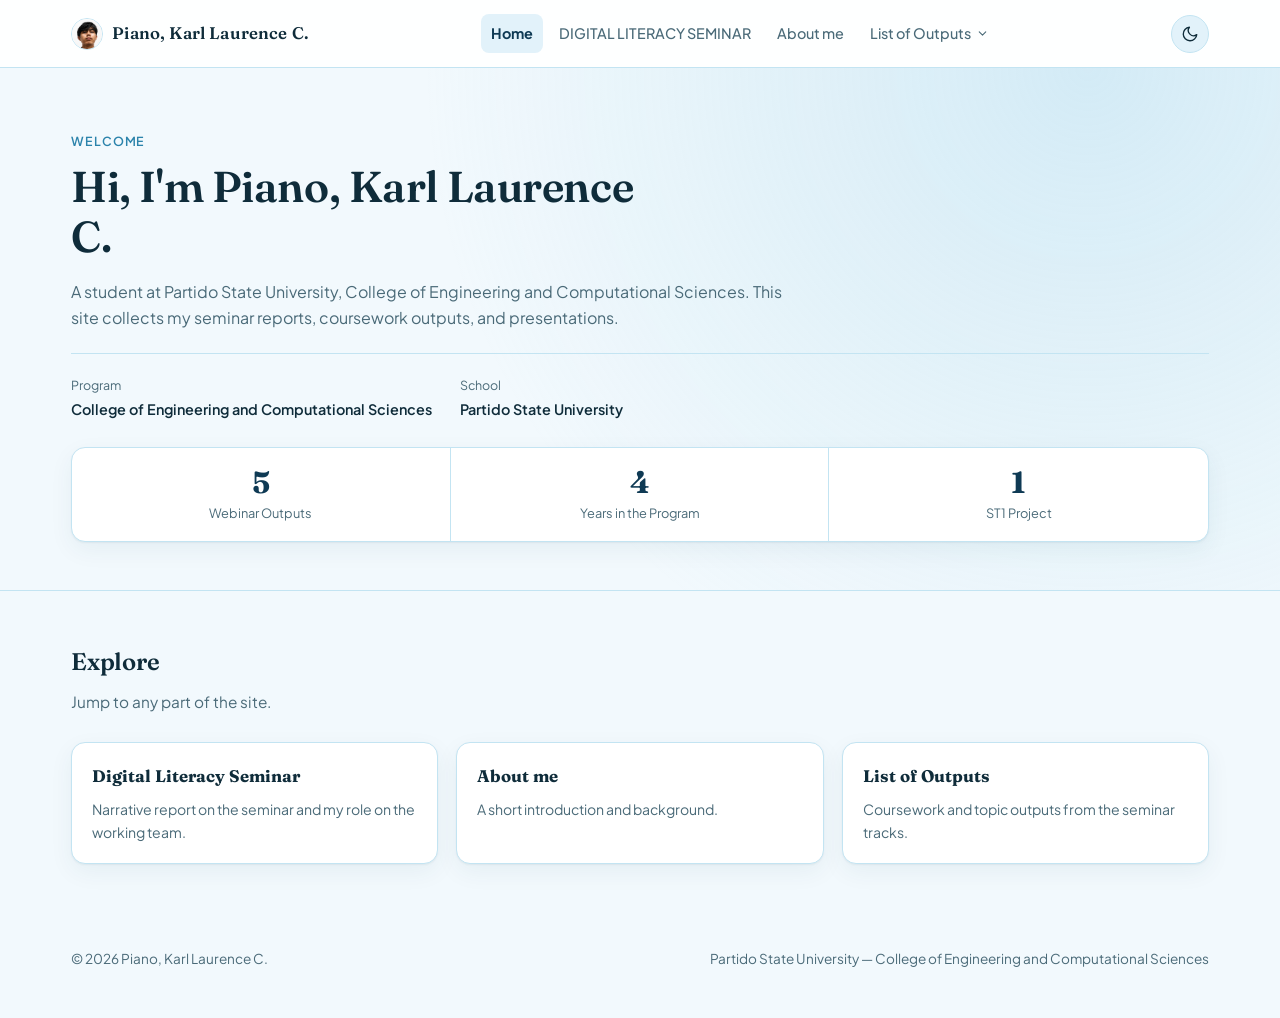
==== index.html @ d0fd0cfb "Add files via upload" ====
<!DOCTYPE html>
<html lang="en">
<head>
<meta charset="UTF-8">
<meta name="viewport" content="width=device-width, initial-scale=1.0">
<title>Piano, Karl Laurence C. — Home</title>
<link rel="preconnect" href="https://fonts.googleapis.com">
<link rel="preconnect" href="https://fonts.gstatic.com" crossorigin>
<link href="https://fonts.googleapis.com/css2?family=Fraunces:opsz,wght@9..144,400;9..144,500;9..144,600;9..144,700&family=Plus+Jakarta+Sans:wght@400;500;600;700&display=swap" rel="stylesheet">
<link rel="stylesheet" href="style.css">
</head>
<body data-theme="light">

<!-- ============================================================
     HOW TO EDIT THIS SITE
     - Search "EDIT ME" comments for the spots to swap in your
       own text and images.
     - style.css   -> ALL styles: page layout, colors, cards,
                     typography, plus the top nav bar and dropdown
     - main.js     -> ALL scripts: dark/light mode switch and the
                     "List of Outputs" hover/tap menu
     - This is a multi-page site: index.html, about-me.html,
       digital-literacy-seminar.html, list-of-outputs.html,
       BSIT_4B.html, and the five
       output-*.html pages. Every page shares the same header
       and footer markup so the nav stays identical everywhere.
     ============================================================ -->

<div class="topbar">
  <div class="topbar-inner">
    <!-- EDIT ME: your name -->
    <a href="about-me.html" class="brand"><img src="logo.png" alt="" class="brand-logo">Piano, Karl Laurence C.</a>
    <button class="menu-toggle" id="menuToggle" aria-label="Toggle navigation menu" aria-expanded="false" aria-controls="siteNav">
      <svg class="icon-hamburger" viewBox="0 0 24 24" fill="none" stroke="currentColor" stroke-width="1.8" stroke-linecap="round" stroke-linejoin="round"><path d="M4 6h16M4 12h16M4 18h16"/></svg>
      <svg class="icon-close" viewBox="0 0 24 24" fill="none" stroke="currentColor" stroke-width="1.8" stroke-linecap="round" stroke-linejoin="round"><path d="M6 6l12 12M18 6L6 18"/></svg>
    </button>
    <nav class="topnav" id="siteNav">
        <a href="index.html" class="nav-item current" aria-current="page">Home</a>
        <a href="digital-literacy-seminar.html" class="nav-item">DIGITAL LITERACY SEMINAR</a>
        <a href="about-me.html" class="nav-item">About me</a>
        <div class="nav-item">
          <a href="list-of-outputs.html" class="nav-dropdown-trigger">
            List of Outputs
            <svg class="chevron" viewBox="0 0 24 24" fill="none" stroke="currentColor" stroke-width="2" stroke-linecap="round" stroke-linejoin="round"><path d="m6 9 6 6 6-6"/></svg>
          </a>
          <div class="dropdown-menu">
            <div class="dropdown-card">
          <a href="output-emerging-trends.html">Emerging Trends and Innovations in IT</a>
          <a href="output-cyber-security.html">Cyber Security and Ethical Issues</a>
          <a href="output-data-analytics.html">Data Analytics and Artificial Intelligence</a>
          <a href="output-cloud-computing.html">Cloud Computing, DevOps, and Modernization</a>
          <a href="output-tech-entrepreneurship.html">Tech Entrepreneurship and Startups in the IT Industry</a>
            </div>
          </div>
        </div>
    </nav>
    <button class="theme-toggle" id="themeToggle" aria-label="Toggle dark mode" title="Toggle dark mode">
      <svg class="icon-moon" viewBox="0 0 24 24" fill="none" stroke="currentColor" stroke-width="1.8" stroke-linecap="round" stroke-linejoin="round"><path d="M21 12.8A9 9 0 1 1 11.2 3a7 7 0 0 0 9.8 9.8Z"/></svg>
      <svg class="icon-sun" viewBox="0 0 24 24" fill="none" stroke="currentColor" stroke-width="1.8" stroke-linecap="round" stroke-linejoin="round"><circle cx="12" cy="12" r="4"/><path d="M12 2v2M12 20v2M4.9 4.9l1.4 1.4M17.7 17.7l1.4 1.4M2 12h2M20 12h2M4.9 19.1l1.4-1.4M17.7 6.3l1.4-1.4"/></svg>
    </button>
  </div>
</div>

<header class="hero">
  <div class="wrap">
    <p class="eyebrow">Welcome</p>
    <!-- EDIT ME: intro headline -->
    <h1>Hi, I'm Piano, Karl Laurence C.</h1>
    <p class="hero-sub"><!-- EDIT ME --> A student at Partido State University, College of Engineering and Computational Sciences. This site collects my seminar reports, coursework outputs, and presentations.</p>
    <div class="hero-meta">
      <div>
        <span class="label">Program</span>
        <!-- EDIT ME -->
        <span class="value">College of Engineering and Computational Sciences</span>
      </div>
      <div>
        <span class="label">School</span>
        <!-- EDIT ME -->
        <span class="value">Partido State University</span>
      </div>
    </div>
    <div class="stats-strip">
      <div class="stat">
        <span class="stat-num">5</span>
        <span class="stat-label">Webinar Outputs</span>
      </div>
      <div class="stat">
        <span class="stat-num">4</span>
        <span class="stat-label">Years in the Program</span>
      </div>
      <div class="stat">
        <span class="stat-num">1</span>
        <span class="stat-label">ST1 Project</span>
      </div>
    </div>
  </div>
</header>

<section id="quick-links">
  <div class="wrap">
    <div class="section-head">
      <h2>Explore</h2>
      <p>Jump to any part of the site.</p>
    </div>
    <div class="link-grid">
      <a class="link-card" href="digital-literacy-seminar.html">
        <h3>Digital Literacy Seminar</h3>
        <p>Narrative report on the seminar and my role on the working team.</p>
      </a>
      <a class="link-card" href="about-me.html">
        <h3>About me</h3>
        <p>A short introduction and background.</p>
      </a>
      <a class="link-card" href="list-of-outputs.html">
        <h3>List of Outputs</h3>
        <p>Coursework and topic outputs from the seminar tracks.</p>
      </a>
    </div>
  </div>
</section>


<footer>
  <div class="wrap">
    <!-- EDIT ME -->
    <span>&copy; 2026 Piano, Karl Laurence C.</span>
    <span>Partido State University &mdash; College of Engineering and Computational Sciences</span>
  </div>
</footer>

<script src="main.js"></script>
</body>
</html>
---- style.css ----
/* ============================================================
   SITE STYLESHEET (combined)
   This file merges what used to be two files:
     1) Base styles — colors, layout, typography, cards, sections
     2) Nav bar + dropdown — the top navigation and its menu
   Search "SECTION:" comments to jump between the two parts.
   ============================================================ */

/* ============================================================
   SECTION: BASE STYLES (formerly style.css)
   ============================================================ */

/* ============================================================
   COLORS
   Adjust the light-blue palette here if you want a different
   shade. --accent / --accent-strong control most of the color
   you'll notice (links, tags, timeline dots, cards, toggle).
   ============================================================ */

:root{
  --blue-950:#0a2a3d;
  --blue-900:#0f3a54;
  --blue-700:#1c6690;
  --blue-600:#2b83ab;
  --blue-500:#4fa3c7;
  --blue-300:#9bd1e8;
  --blue-200:#c3e4f2;
  --blue-100:#e2f2fa;
  --blue-50:#f2f9fd;

  --bg: var(--blue-50);
  --surface: #ffffff;
  --surface-alt: var(--blue-100);
  --text: #0f2c3a;
  --text-muted: #4a6a78;
  --border: var(--blue-200);
  --accent: var(--blue-600);
  --accent-strong: var(--blue-900);
  --shadow: 0 1px 2px rgba(15,60,84,0.06), 0 8px 24px rgba(15,60,84,0.06);
  --shadow-lg: 0 4px 10px rgba(15,60,84,0.08), 0 16px 40px rgba(15,60,84,0.14);
  --placeholder-bg: var(--blue-100);
  --placeholder-border: var(--blue-500);

  --serif: "Fraunces", Georgia, serif;
  --sans: "Plus Jakarta Sans", -apple-system, BlinkMacSystemFont, "Segoe UI", sans-serif;
}

[data-theme="dark"]{
  --bg: #081722;
  --surface: #0e2534;
  --surface-alt: #10293a;
  --text: #e7f3fa;
  --text-muted: #93b3c4;
  --border: #1c3c4f;
  --accent: var(--blue-300);
  --accent-strong: var(--blue-200);
  --shadow: 0 1px 2px rgba(0,0,0,0.3), 0 8px 24px rgba(0,0,0,0.35);
  --shadow-lg: 0 4px 12px rgba(0,0,0,0.35), 0 20px 48px rgba(0,0,0,0.45);
  --placeholder-bg: #10293a;
  --placeholder-border: var(--blue-500);
}

*{box-sizing:border-box;}
html{scroll-behavior:smooth;}
body{
  margin:0;
  background:var(--bg);
  color:var(--text);
  font-family:var(--sans);
  line-height:1.6;
  transition:background .25s ease, color .25s ease;
}

a{color:var(--accent-strong);}

.wrap{
  max-width:1240px;
  margin:0 auto;
  padding:0 clamp(20px, 4vw, 56px);
}

.brand{
  display:flex;
  align-items:center;
  gap:9px;
  font-family:var(--serif);
  font-weight:600;
  font-size:1.05rem;
  color:var(--text);
  text-decoration:none;
  letter-spacing:.01em;
}
.brand-logo{
  width:32px;
  height:32px;
  border-radius:50%;
  object-fit:cover;
  object-position:top;
  flex-shrink:0;
  border:1px solid var(--border);
}

.theme-toggle{
  border:1px solid var(--border);
  background:var(--surface-alt);
  color:var(--text);
  width:38px; height:38px;
  border-radius:999px;
  display:flex; align-items:center; justify-content:center;
  cursor:pointer;
  flex-shrink:0;
}
.theme-toggle:hover{border-color:var(--accent);}
.theme-toggle svg{width:18px; height:18px;}
.theme-toggle .icon-sun{display:none;}
[data-theme="dark"] .theme-toggle .icon-moon{display:none;}
[data-theme="dark"] .theme-toggle .icon-sun{display:block;}

/* ---------- Hero ---------- */
.hero{
  padding:64px 0 48px;
  border-bottom:1px solid var(--border);
  background:
    radial-gradient(circle at 85% 0%, color-mix(in srgb, var(--blue-300) 35%, transparent), transparent 55%),
    var(--bg);
}
.hero-compact{padding:48px 0 40px;}
.eyebrow{
  color:var(--accent);
  font-weight:600;
  font-size:.78rem;
  letter-spacing:.07em;
  text-transform:uppercase;
  margin:0 0 10px;
}
.hero h1{
  font-family:var(--serif);
  font-weight:600;
  letter-spacing:-.01em;
  font-size:clamp(1.9rem, 4vw, 2.7rem);
  line-height:1.15;
  margin:0 0 18px;
  color:var(--text);
  max-width:20ch;
}
.hero-sub{
  color:var(--text-muted);
  max-width:60ch;
  margin:0 0 8px;
}
.hero-meta{
  display:flex; flex-wrap:wrap; gap:10px 28px;
  margin-top:22px;
  padding-top:22px;
  border-top:1px solid var(--border);
}
.hero-meta div{font-size:.9rem;}
.hero-meta .label{
  display:block; color:var(--text-muted); font-size:.78rem; margin-bottom:2px;
}
.hero-meta .value{font-weight:600;}

.stats-strip{
  display:flex;
  flex-wrap:wrap;
  margin-top:26px;
  border:1px solid var(--border);
  border-radius:14px;
  overflow:hidden;
  background:var(--surface);
  box-shadow:var(--shadow);
}
.stat{
  flex:1 1 140px;
  text-align:center;
  padding:18px 16px;
  border-right:1px solid var(--border);
}
.stat:last-child{border-right:none;}
.stat-num{
  display:block;
  font-family:var(--serif);
  font-size:1.9rem;
  font-weight:700;
  color:var(--accent-strong);
  line-height:1.1;
}
.stat-label{
  display:block;
  font-size:.8rem;
  color:var(--text-muted);
  margin-top:4px;
}

.back-link{
  color:var(--accent-strong);
  text-decoration:none;
  font-weight:600;
  font-size:.85rem;
}
.back-link:hover{text-decoration:underline;}

/* ---------- Section shell ---------- */
section{padding:52px 0;}
section + section{border-top:1px solid var(--border);}
.section-head{margin-bottom:28px;}
.section-head h2{
  font-family:var(--serif);
  font-weight:600;
  letter-spacing:-.01em;
  font-size:1.5rem;
  margin:0 0 8px;
}
.section-head p{
  color:var(--text-muted);
  margin:0;
  max-width:60ch;
  font-size:.96rem;
}

/* ---------- Prose ---------- */
.prose p{margin:0 0 16px; max-width:68ch;}
.prose{font-size:1rem;}

/* Output detail pages: center the write-up as a card instead of
   leaving it flush-left with empty space beside it. */
#output-detail .prose{
  max-width:720px;
  margin:24px auto 0;
  background:var(--surface);
  border:1px solid var(--border);
  border-radius:14px;
  padding:28px 32px;
  box-shadow:var(--shadow);
}
#output-detail .prose p{max-width:none;}
#output-detail .prose p:last-child{margin-bottom:0;}

/* Output detail pages: main content + an "At a Glance" sidebar
   so wide screens aren't just empty space beside a narrow column. */
#output-detail .output-layout{
  display:grid;
  grid-template-columns:minmax(0,1fr) 260px;
  gap:28px;
  align-items:start;
}
.output-sidebar{
  background:var(--surface);
  border:1px solid var(--border);
  border-radius:14px;
  padding:22px;
  box-shadow:var(--shadow);
  position:sticky;
  top:94px;
}
.output-sidebar h3{
  font-family:var(--serif);
  font-size:.95rem;
  margin:0 0 14px;
  color:var(--accent-strong);
}
.output-sidebar dl{margin:0;}
.output-sidebar dt{
  font-size:.7rem;
  text-transform:uppercase;
  letter-spacing:.05em;
  color:var(--text-muted);
  margin-top:14px;
}
.output-sidebar dt:first-child{margin-top:0;}
.output-sidebar dd{
  margin:3px 0 0;
  font-weight:600;
  font-size:.9rem;
}
@media (max-width:900px){
  #output-detail .output-layout{grid-template-columns:1fr;}
  .output-sidebar{position:static;}
}

/* ---------- Timeline (Pre / During / Post) ---------- */
.timeline{display:grid; gap:18px;}
.timeline-item{display:grid; grid-template-columns:30px 1fr; gap:16px;}
.timeline-dot-col{display:flex; flex-direction:column; align-items:center;}
.timeline-dot{
  width:30px; height:30px;
  border-radius:50%;
  background:var(--accent);
  color:var(--surface);
  display:flex; align-items:center; justify-content:center;
  flex-shrink:0;
  box-shadow:0 0 0 4px var(--surface-alt);
}
.timeline-dot svg{width:15px; height:15px;}
.timeline-line{width:1px; flex:1; background:var(--border); margin-top:6px;}
.timeline-item:last-child .timeline-line{display:none;}
.timeline-content{padding-top:3px;}
.timeline-content h3{margin:0 0 6px; font-size:1.05rem; font-family:var(--serif);}
.timeline-content p{margin:0; color:var(--text-muted); font-size:.95rem; max-width:62ch;}

/* ---------- Link cards (Home) ---------- */
.link-grid{
  display:grid;
  grid-template-columns:repeat(auto-fit, minmax(220px, 1fr));
  gap:18px;
}
.link-card{
  display:block;
  background:var(--surface);
  border:1px solid var(--border);
  border-radius:14px;
  padding:20px;
  text-decoration:none;
  color:var(--text);
  box-shadow:var(--shadow);
  transition:border-color .15s ease;
}
.link-card:hover{border-color:var(--accent);}
.link-card h3{
  font-family:var(--serif);
  font-size:1.05rem;
  margin:0 0 8px;
  color:var(--text);
}
.link-card p{margin:0; font-size:.88rem; color:var(--text-muted);}

/* ---------- Outputs grid ---------- */
.outputs-grid{
  display:grid;
  grid-template-columns:repeat(auto-fit, minmax(230px, 1fr));
  gap:20px;
}
.output-card{
  background:var(--surface);
  border:1px solid var(--border);
  border-radius:14px;
  overflow:hidden;
  box-shadow:var(--shadow);
  display:flex;
  flex-direction:column;
  text-decoration:none;
  color:var(--text);
  transition:border-color .15s ease, transform .15s ease, box-shadow .15s ease;
}
.output-card:hover{border-color:var(--accent); transform:translateY(-3px); box-shadow:var(--shadow-lg);}
.output-thumb{
  aspect-ratio:4/3;
  background:var(--surface-alt);
  border-bottom:1px solid var(--border);
  display:flex; align-items:center; justify-content:center;
  color:var(--text-muted);
  font-size:.78rem;
  text-align:center;
  padding:14px;
}
.output-thumb img{width:100%; height:100%; object-fit:contain; display:none;}
.output-thumb svg{width:28px; height:28px; margin-bottom:8px; opacity:.6;}
.output-body{padding:16px 18px 18px;}
.output-tag{
  display:inline-block;
  font-size:.72rem; font-weight:600;
  color:var(--accent-strong);
  background:var(--surface-alt);
  padding:3px 9px;
  border-radius:999px;
  margin-bottom:10px;
}
.output-body h3{font-family:var(--serif); font-size:1.02rem; margin:0 0 6px;}
.output-body p{margin:0; font-size:.88rem; color:var(--text-muted);}
.output-link{
  display:inline-block;
  margin-top:12px;
  font-size:.85rem;
  font-weight:600;
  text-decoration:none;
  color:var(--accent-strong);
  border-bottom:1px solid transparent;
}
.output-link:hover{border-color:var(--accent-strong);}

/* Highlight/pull-quote card — sits inside .photo-grid alongside a
   screenshot to fill leftover horizontal space when a page only
   has one or two doc images instead of a full set. */
.output-highlight{
  flex:0 1 300px;
  background:var(--surface-alt);
  border:1px solid var(--border);
  border-radius:12px;
  padding:22px 20px;
  display:flex;
  flex-direction:column;
  justify-content:center;
  gap:10px;
}
.output-highlight svg{width:24px; height:24px; color:var(--accent-strong); opacity:.9;}
.output-highlight h4{margin:0; font-family:var(--serif); font-size:1rem; color:var(--text);}
.output-highlight p{margin:0; font-size:.88rem; color:var(--text-muted); line-height:1.5;}

/* CTA variant of .output-card — used to fill a leftover grid slot
   with a call-to-action instead of a blank space. Add class
   "output-card-cta" alongside "output-card" on the <a>. */
.output-card-cta{
  background:linear-gradient(135deg, var(--accent-strong), var(--accent));
  justify-content:center;
}
.output-card-cta .output-body{
  padding:28px 24px;
  text-align:center;
}
.output-card-cta .output-tag{
  background:rgba(255,255,255,.2);
  color:#fff;
}
.output-card-cta h3{color:#fff;}
.output-card-cta p{color:rgba(255,255,255,.85);}
.output-card-cta .output-link{color:#fff;}
.output-card-cta .output-link:hover{border-color:#fff;}
.output-card-cta:hover{border-color:transparent; box-shadow:var(--shadow-lg);}

/* ---------- Photo placeholders ---------- */
.photo-grid{
  display:flex;
  flex-wrap:wrap;
  justify-content:center;
  gap:14px;
}
.photo-slot{
  flex:0 1 190px;
  aspect-ratio:1/1;
  border-radius:12px;
  background:var(--placeholder-bg);
  border:1px dashed var(--placeholder-border);
  display:flex; flex-direction:column; align-items:center; justify-content:center;
  color:var(--text-muted);
  font-size:.78rem;
  gap:6px;
  overflow:hidden;
  text-align:center;
  padding:10px;
}
.photo-slot img{width:100%; height:100%; object-fit:cover; display:none;}
.photo-slot svg{width:22px; height:22px; opacity:.55;}
.photo-slot-wide{aspect-ratio:16/9; max-width:520px; margin:0 auto; background:var(--surface);}
.photo-slot-wide img{object-fit:contain;}
.photo-slot-doc{flex:1 1 220px; min-width:0; background:var(--surface);}
.photo-slot-doc img{object-fit:contain;}
.photo-slot-portrait{aspect-ratio:344/624; max-width:320px;}

/* ---------- About page ---------- */
.about-layout{
  display:grid;
  grid-template-columns:220px 1fr;
  gap:32px;
  align-items:start;
}
.tag-list{
  list-style:none;
  padding:0; margin:0;
  display:flex; flex-wrap:wrap; gap:10px;
}
.tag-list li{
  background:var(--surface-alt);
  color:var(--accent-strong);
  border-radius:999px;
  padding:6px 14px;
  font-size:.85rem;
  font-weight:600;
}

/* ---------- Pull quote ---------- */
.pull-quote{
  margin:22px 0;
  padding:2px 0 2px 20px;
  border-left:3px solid var(--accent);
  font-family:var(--serif);
  font-style:italic;
  font-size:1.08rem;
  line-height:1.5;
  color:var(--text);
  max-width:68ch;
}

/* ---------- Key takeaways (numbered cards) ---------- */
.takeaways{
  display:grid;
  gap:14px;
  margin-top:8px;
}
.takeaway-item{
  display:grid;
  grid-template-columns:38px 1fr;
  gap:14px;
  align-items:start;
  background:var(--surface-alt);
  border-left:3px solid var(--accent);
  border-radius:10px;
  padding:16px 18px;
}
.takeaway-num{
  font-family:var(--serif);
  font-weight:700;
  font-size:1.15rem;
  color:var(--accent);
  line-height:1.3;
}
.takeaway-item p{
  margin:0;
  font-size:.95rem;
  color:var(--text);
  line-height:1.5;
}

/* ---------- Closing / signature ---------- */
.signature{margin-top:20px; font-family:var(--serif); font-style:italic; color:var(--text-muted);}

/* ---------- Footer ---------- */
footer{padding:32px 0 48px; color:var(--text-muted); font-size:.85rem;}
footer .wrap{display:flex; justify-content:space-between; flex-wrap:wrap; gap:8px;}

/* ---------- Responsive ---------- */
@media (max-width: 780px){
  .about-layout{grid-template-columns:1fr;}
}
@media (max-width: 680px){
  .hero{padding:44px 0 36px;}
  section{padding:40px 0;}
}

/* ---------- Scroll reveal ---------- */
.reveal{
  opacity:0;
  transform:translateY(28px);
  transition:opacity .7s ease, transform .7s ease;
}
.reveal.reveal-visible{
  opacity:1;
  transform:translateY(0);
}

/* ---------- Reduced motion ---------- */
@media (prefers-reduced-motion: reduce){
  html{scroll-behavior:auto;}
  *{transition:none !important;}
  .reveal{opacity:1; transform:none;}
}

/* ============================================================
   SECTION: NAV BAR + DROPDOWN (formerly nav.css)
   Everything about the top navigation lives here. The dropdown
   opens on hover (desktop) and on tap (touch devices, handled
   by the dropdown logic in main.js adding/removing the "open"
   class).
   ============================================================ */

.topbar{
  position:sticky; top:0; z-index:30;
  background:color-mix(in srgb, var(--surface) 88%, transparent);
  backdrop-filter:blur(8px);
  border-bottom:1px solid var(--border);
}
.topbar-inner{
  max-width:1240px; margin:0 auto; padding:14px clamp(20px, 4vw, 56px);
  display:flex; align-items:center; justify-content:space-between;
  gap:16px;
}

.topnav{
  display:flex;
  align-items:center;
  gap:6px;
  flex-wrap:wrap;
}

/* plain nav links */
.topnav > a.nav-item{
  display:inline-block;
  padding:8px 10px;
  border-radius:8px;
  font-size:.9rem;
  color:var(--text-muted);
  text-decoration:none;
  font-weight:500;
}
.topnav > a.nav-item:hover{
  color:var(--accent-strong);
}
.topnav > a.nav-item.current{
  color:var(--accent-strong);
  background:var(--surface-alt);
  font-weight:700;
}

/* the dropdown wrapper (List of Outputs) */
.topnav .nav-item{
  position:relative;
}
.nav-dropdown-trigger{
  display:inline-flex;
  align-items:center;
  gap:5px;
  padding:8px 10px;
  border-radius:8px;
  font-size:.9rem;
  font-weight:500;
  color:var(--text-muted);
  text-decoration:none;
  background:none;
  border:none;
  cursor:pointer;
  font-family:inherit;
}
.nav-dropdown-trigger:hover,
.nav-item.open .nav-dropdown-trigger{
  color:var(--accent-strong);
}
.nav-item.current .nav-dropdown-trigger{
  color:var(--accent-strong);
  background:var(--surface-alt);
  font-weight:700;
}
.nav-dropdown-trigger .chevron{
  width:13px; height:13px;
  transition:transform .18s ease;
}
.nav-item:hover .nav-dropdown-trigger .chevron,
.nav-item.open .nav-dropdown-trigger .chevron{
  transform:rotate(180deg);
}

/* invisible bridge so the gap between trigger and menu stays hoverable */
.dropdown-menu{
  position:absolute;
  top:100%;
  left:50%;
  transform:translateX(-50%);
  padding-top:10px;
  width:max-content;
  opacity:0;
  visibility:hidden;
  pointer-events:none;
  transition:opacity .16s ease, visibility .16s ease;
}
.nav-item:hover .dropdown-menu,
.nav-item:focus-within .dropdown-menu,
.nav-item.open .dropdown-menu{
  opacity:1;
  visibility:visible;
  pointer-events:auto;
}

/* the white rounded card holding the sub-items */
.dropdown-card{
  background:var(--surface);
  border:1px solid var(--border);
  border-radius:14px;
  box-shadow:var(--shadow-lg);
  padding:8px;
  min-width:250px;
}
.dropdown-card a{
  display:block;
  padding:10px 14px;
  border-radius:9px;
  font-size:.88rem;
  color:var(--text-muted);
  text-decoration:none;
  white-space:nowrap;
}
.dropdown-card a:hover{
  background:var(--surface-alt);
  color:var(--accent-strong);
}
.dropdown-card a.current{
  background:var(--surface-alt);
  color:var(--accent-strong);
  font-weight:600;
}

/* hamburger menu toggle button — hidden on desktop, shown on mobile */
.menu-toggle{
  display:none;
  border:1px solid var(--border);
  background:var(--surface-alt);
  color:var(--text);
  width:38px; height:38px;
  border-radius:999px;
  align-items:center; justify-content:center;
  cursor:pointer;
  flex-shrink:0;
  order:3;
}
.menu-toggle:hover{border-color:var(--accent);}
.menu-toggle svg{width:18px; height:18px;}
.menu-toggle .icon-close{display:none;}
.menu-toggle[aria-expanded="true"] .icon-hamburger{display:none;}
.menu-toggle[aria-expanded="true"] .icon-close{display:block;}

@media (max-width: 780px){
  .topbar-inner{flex-wrap:wrap;}
  .menu-toggle{display:flex;}

  /* nav becomes a collapsible full-width panel under the topbar */
  .topnav{
    display:none;
    order:4;
    width:100%;
    flex-direction:column;
    align-items:stretch;
    gap:2px;
    margin-top:14px;
    padding-top:14px;
    border-top:1px solid var(--border);
  }
  .topnav.open{display:flex;}

  .topnav > a.nav-item,
  .nav-dropdown-trigger{
    width:100%;
    justify-content:flex-start;
    padding:12px 14px;
  }

  /* "List of Outputs" becomes an inline expandable section instead of a hover popover */
  .dropdown-menu{
    position:static;
    transform:none;
    padding-top:0;
    width:auto;
    opacity:1;
    visibility:visible;
    pointer-events:none;
    max-height:0;
    overflow:hidden;
    transition:max-height .2s ease;
  }
  .nav-item.open .dropdown-menu{
    pointer-events:auto;
    max-height:400px;
  }
  .dropdown-card{
    box-shadow:none;
    border:none;
    padding:4px 0 4px 14px;
    min-width:0;
  }
}

/* ============================================================
   SECTION: LIGHTBOX (click-to-zoom for real content images)
   ============================================================ */

img.lightbox-trigger{
  cursor: zoom-in;
}

.lightbox-overlay{
  position:fixed;
  inset:0;
  z-index:100;
  display:flex;
  align-items:center;
  justify-content:center;
  padding:32px;
  background:rgba(5,15,20,0.92);
  opacity:0;
  visibility:hidden;
  transition:opacity .2s ease, visibility .2s ease;
}
.lightbox-overlay.open{
  opacity:1;
  visibility:visible;
}
.lightbox-img{
  max-width:92vw;
  max-height:88vh;
  border-radius:8px;
  box-shadow:0 20px 60px rgba(0,0,0,0.5);
  cursor: zoom-out;
}
.lightbox-close{
  position:absolute;
  top:20px; right:24px;
  width:44px; height:44px;
  border-radius:999px;
  border:1px solid rgba(255,255,255,0.3);
  background:rgba(255,255,255,0.08);
  color:#fff;
  font-size:28px;
  line-height:1;
  display:flex;
  align-items:center;
  justify-content:center;
  cursor:pointer;
}
.lightbox-close:hover{
  background:rgba(255,255,255,0.18);
}
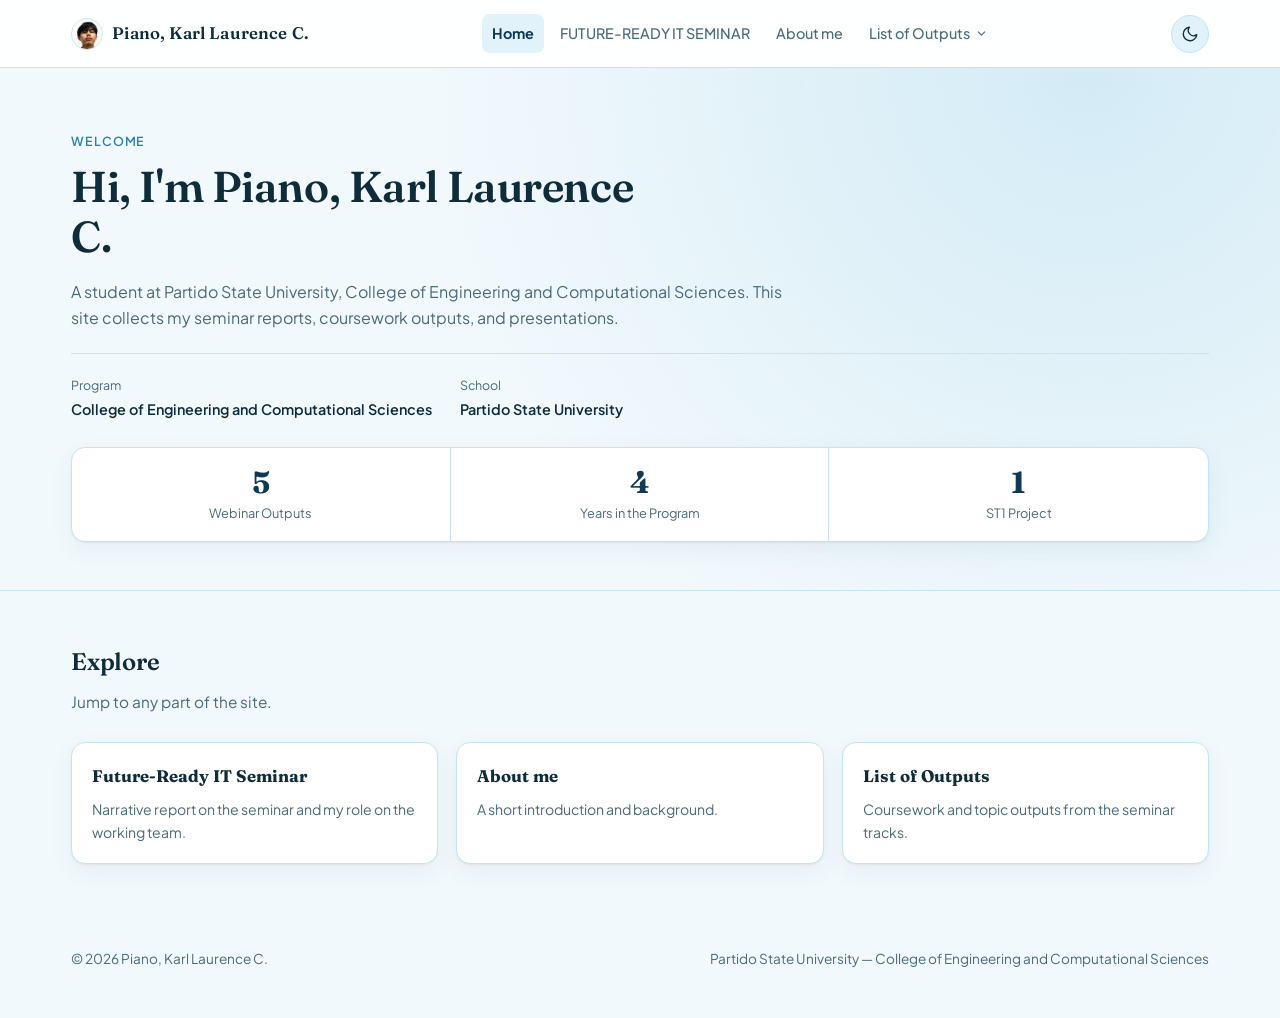
==== commit c30ea256: "Update index.html" ====
--- a/index.html
+++ b/index.html
@@ -20,7 +20,7 @@
      - main.js     -> ALL scripts: dark/light mode switch and the
                      "List of Outputs" hover/tap menu
      - This is a multi-page site: index.html, about-me.html,
-       digital-literacy-seminar.html, list-of-outputs.html,
+       future-ready-it-seminar.html, list-of-outputs.html,
        BSIT_4B.html, and the five
        output-*.html pages. Every page shares the same header
        and footer markup so the nav stays identical everywhere.
@@ -36,7 +36,7 @@
     </button>
     <nav class="topnav" id="siteNav">
         <a href="index.html" class="nav-item current" aria-current="page">Home</a>
-        <a href="digital-literacy-seminar.html" class="nav-item">DIGITAL LITERACY SEMINAR</a>
+        <a href="future-ready-it-seminar.html" class="nav-item">FUTURE-READY IT SEMINAR</a>
         <a href="about-me.html" class="nav-item">About me</a>
         <div class="nav-item">
           <a href="list-of-outputs.html" class="nav-dropdown-trigger">
@@ -103,8 +103,8 @@
       <p>Jump to any part of the site.</p>
     </div>
     <div class="link-grid">
-      <a class="link-card" href="digital-literacy-seminar.html">
-        <h3>Digital Literacy Seminar</h3>
+      <a class="link-card" href="future-ready-it-seminar.html">
+        <h3>Future-Ready IT Seminar</h3>
         <p>Narrative report on the seminar and my role on the working team.</p>
       </a>
       <a class="link-card" href="about-me.html">
